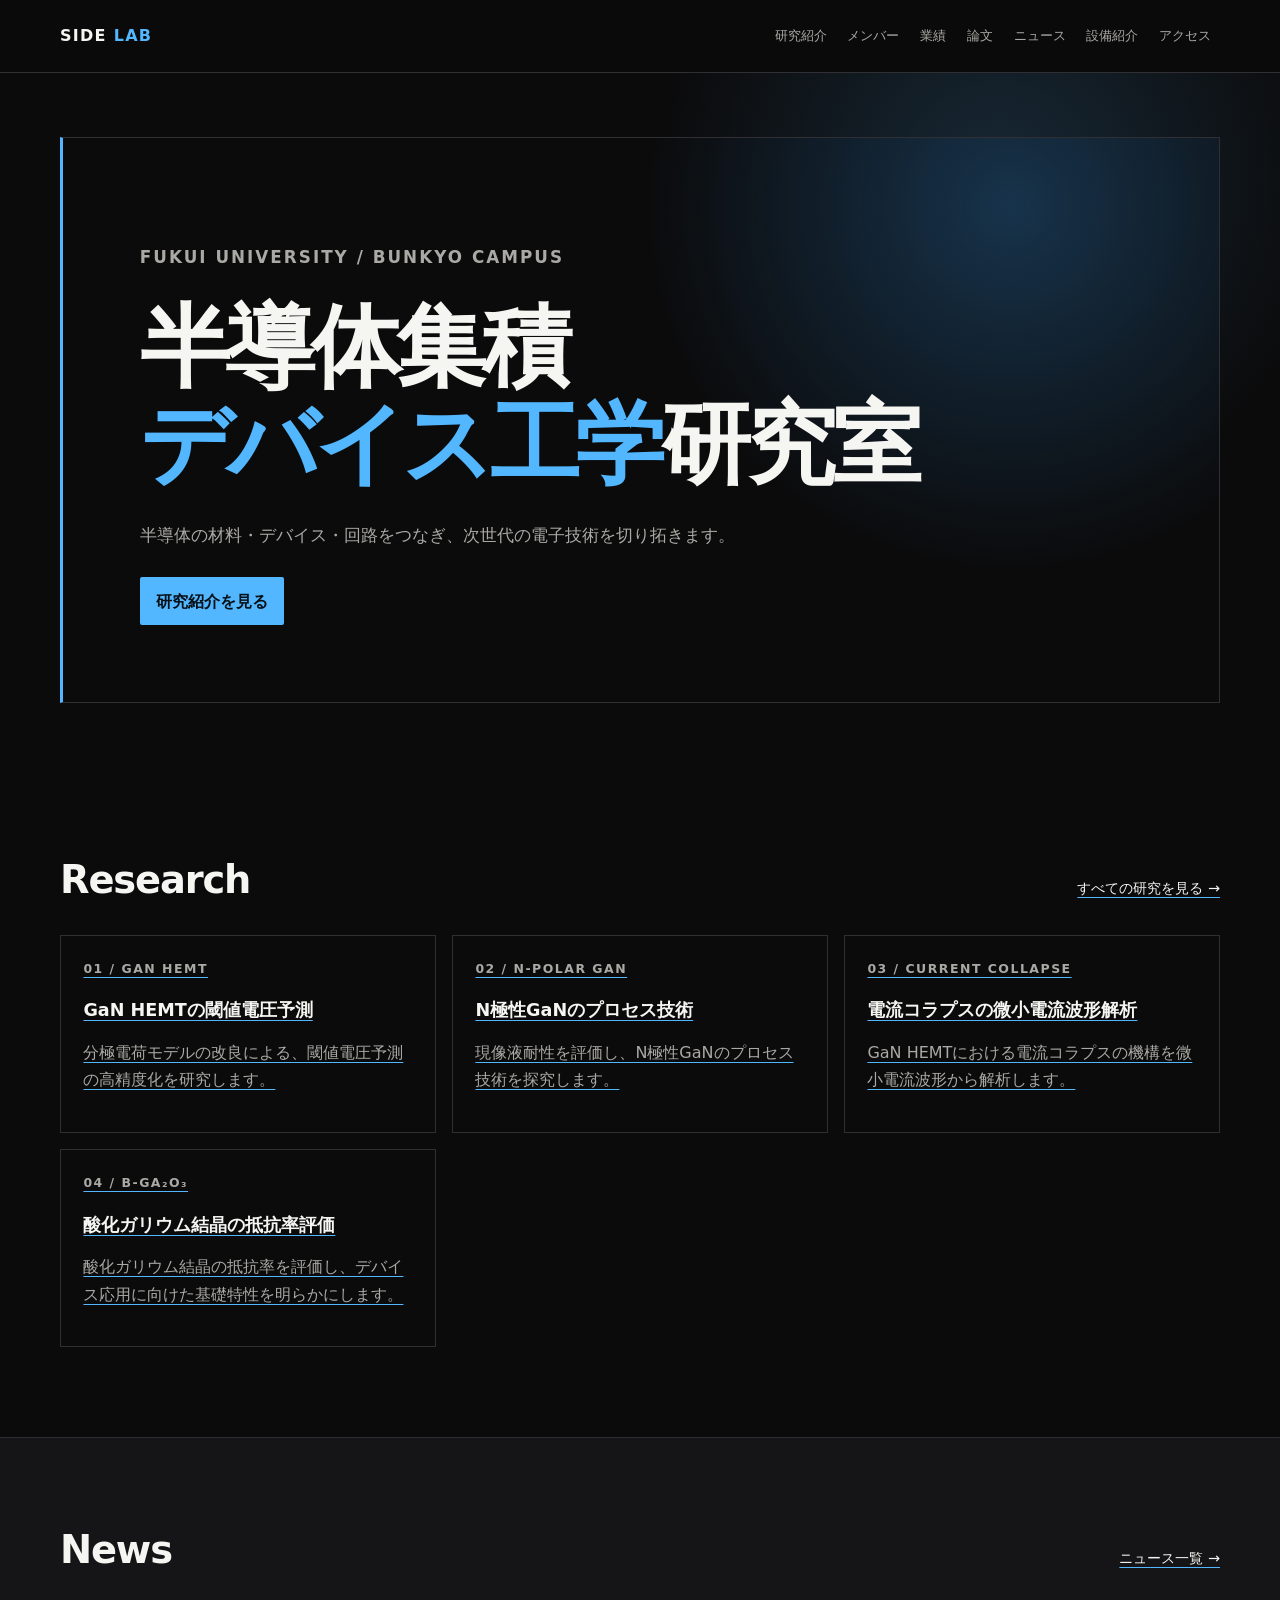
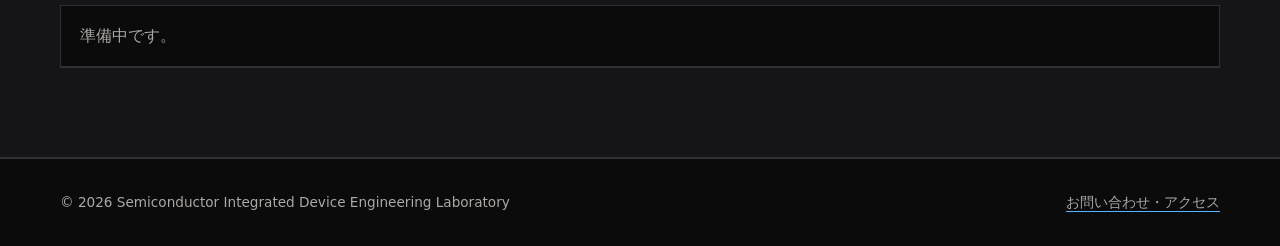
==== index.html @ 39ba2390 "Use 閾値 and rename facilities navigation" ====
<!doctype html><html lang="ja"><head><meta charset="utf-8"><meta name="viewport" content="width=device-width,initial-scale=1"><meta name="description" content="福井大学・半導体集積デバイス工学研究室。GaN HEMT、N極性GaN、酸化ガリウムの半導体デバイス研究に取り組みます。"><meta name="theme-color" content="#0b0b0c"><meta property="og:title" content="半導体集積デバイス工学研究室"><meta property="og:description" content="福井大学 文京キャンパスの半導体集積デバイス工学研究室。"><meta property="og:type" content="website"><title>半導体集積デバイス工学研究室 | 福井大学</title><link rel="stylesheet" href="assets/css/style.css"><script type="application/ld+json">{"@context":"https://schema.org","@type":"ResearchOrganization","name":"半導体集積デバイス工学研究室","alternateName":"Semiconductor Integrated Device Engineering Laboratory","location":{"@type":"Place","name":"福井大学 文京キャンパス"}}</script><script src="assets/js/main.js" defer></script></head><body><a class="skip-link" href="#main">本文へ移動</a><header class="site-header"><div class="header-inner"><a class="brand" href="index.html">SIDE <span>LAB</span></a><button class="menu-toggle" type="button" aria-expanded="false" aria-controls="site-nav">メニュー</button><nav class="nav" id="site-nav" aria-label="メインナビゲーション"><ul><li><a href="research.html">研究紹介</a></li><li><a href="members.html">メンバー</a></li><li><a href="achievements.html">業績</a></li><li><a href="publications.html">論文</a></li><li><a href="news.html">ニュース</a></li><li><a href="facilities.html">設備紹介</a></li><li><a href="access.html">アクセス</a></li></ul></nav></div></header><main id="main"><section class="hero"><div class="container"><p class="eyebrow">Fukui University / Bunkyo Campus</p><h1>半導体集積<br><em>デバイス工学</em>研究室</h1><p>半導体の材料・デバイス・回路をつなぎ、次世代の電子技術を切り拓きます。</p><a class="button" href="research.html">研究紹介を見る</a></div></section><section class="section"><div class="container"><div class="section-heading"><h2>Research</h2><a href="research.html">すべての研究を見る →</a></div><div class="grid"><a class="card card-link" href="research.html#theme-model"><p class="eyebrow">01 / GaN HEMT</p><h3>GaN HEMTの閾値電圧予測</h3><p>分極電荷モデルの改良による、閾値電圧予測の高精度化を研究します。</p></a><a class="card card-link" href="research.html#theme-process"><p class="eyebrow">02 / N-polar GaN</p><h3>N極性GaNのプロセス技術</h3><p>現像液耐性を評価し、N極性GaNのプロセス技術を探究します。</p></a><a class="card card-link" href="research.html#theme-measurement"><p class="eyebrow">03 / Current Collapse</p><h3>電流コラプスの微小電流波形解析</h3><p>GaN HEMTにおける電流コラプスの機構を微小電流波形から解析します。</p></a><a class="card card-link" href="research.html#theme-materials"><p class="eyebrow">04 / β-Ga₂O₃</p><h3>酸化ガリウム結晶の抵抗率評価</h3><p>酸化ガリウム結晶の抵抗率を評価し、デバイス応用に向けた基礎特性を明らかにします。</p></a></div></div></section><section class="section section-alt"><div class="container"><div class="section-heading"><h2>News</h2><a href="news.html">ニュース一覧 →</a></div><ul class="news-list"><li><span class="muted">準備中です。</span></li></ul></div></section></main><footer class="site-footer"><div class="container footer-inner"><span>© 2026 Semiconductor Integrated Device Engineering Laboratory</span><a href="access.html">お問い合わせ・アクセス</a></div></footer></body></html>
---- assets/css/style.css ----
:root{--bg:#0b0b0c;--surface:#151517;--line:#303034;--text:#f5f5f2;--muted:#aaa9a5;--accent:#52b7ff;--max:1160px}*{box-sizing:border-box}html{scroll-behavior:smooth}body{margin:0;background:var(--bg);color:var(--text);font-family:ui-sans-serif,system-ui,-apple-system,"Hiragino Kaku Gothic ProN","Yu Gothic",sans-serif;line-height:1.7}a{color:inherit;text-decoration-color:var(--accent);text-underline-offset:4px}a:hover{color:var(--accent)}button{font:inherit}img{max-width:100%;height:auto}.skip-link{position:absolute;left:1rem;top:-4rem;background:var(--accent);color:#000;padding:.55rem 1rem;z-index:10}.skip-link:focus{top:1rem}.site-header{border-bottom:1px solid var(--line);position:sticky;top:0;background:rgba(11,11,12,.96);z-index:5}.header-inner,.container{width:min(calc(100% - 2.5rem),var(--max));margin:auto}.header-inner{min-height:72px;display:flex;align-items:center;justify-content:space-between;gap:1rem}.brand{font-weight:700;letter-spacing:.08em;text-decoration:none;white-space:nowrap}.brand span{color:var(--accent)}.menu-toggle{display:none;background:transparent;border:1px solid var(--line);border-radius:3px;color:var(--text);padding:.35rem .6rem}.nav ul{margin:0;padding:0;list-style:none;display:flex;flex-wrap:wrap;justify-content:flex-end;gap:.2rem}.nav a{display:block;padding:.3rem .55rem;font-size:.8rem;text-decoration:none;color:var(--muted)}.nav a[aria-current="page"],.nav a:hover{color:var(--text);box-shadow:inset 0 -2px var(--accent)}main{min-height:65vh}.hero{padding:clamp(4.5rem,12vw,9rem) 0 4rem;border-bottom:1px solid var(--line);background:radial-gradient(circle at 78% 15%,#172835 0,transparent 29%)}.eyebrow{color:var(--accent);font-size:.78rem;font-weight:700;letter-spacing:.12em;text-transform:uppercase;margin:0 0 1.25rem}.hero h1{font-size:clamp(2.5rem,7vw,6rem);line-height:1.08;letter-spacing:-.05em;max-width:900px;margin:0}.hero h1 em{font-style:normal;color:var(--accent)}.hero p{max-width:650px;color:var(--muted);font-size:1.05rem;margin:1.75rem 0}.button{display:inline-block;background:var(--accent);color:#071017;text-decoration:none;font-weight:700;padding:.65rem 1rem;border-radius:2px}.button:hover{background:#b6e4ff;color:#000}.section{padding:clamp(3rem,7vw,6rem) 0}.section-alt{background:var(--surface);border-block:1px solid var(--line)}.section-heading{display:flex;align-items:baseline;justify-content:space-between;gap:1rem;margin-bottom:2rem}.section h2{font-size:clamp(1.55rem,3vw,2.4rem);letter-spacing:-.03em;line-height:1.2;margin:0}.section-heading a{font-size:.9rem}.grid{display:grid;grid-template-columns:repeat(3,1fr);gap:1rem}.card{border:1px solid var(--line);padding:1.4rem;background:var(--bg)}.card h3{font-size:1.1rem;line-height:1.35;margin:0 0 .7rem}.card p,.muted{color:var(--muted)}.tag{display:inline-block;font-size:.73rem;border:1px solid var(--line);color:var(--muted);padding:.1rem .45rem;margin:0 .3rem .4rem 0}.news-list,.plain-list{list-style:none;padding:0;margin:0;border-top:1px solid var(--line)}.news-list li,.plain-list li{border-bottom:1px solid var(--line);padding:1rem 0}.news-list time{color:var(--accent);font-variant-numeric:tabular-nums;font-size:.85rem;display:inline-block;width:7.2rem}.page-title{padding:4rem 0 2.5rem;border-bottom:1px solid var(--line)}.page-title h1{font-size:clamp(2.25rem,5vw,4rem);line-height:1.15;margin:0}.page-title p{color:var(--muted);max-width:680px}.prose{max-width:820px}.prose h2{margin:2.8rem 0 .8rem}.prose h3{margin:2rem 0 .5rem}.feature{border-left:3px solid var(--accent);padding:1.2rem 1.4rem;background:var(--surface);margin:1.8rem 0}.member-grid{display:grid;grid-template-columns:repeat(4,1fr);gap:1rem}.member{border-top:2px solid var(--accent);padding-top:1rem}.member h2{font-size:1.1rem;margin:.25rem 0}.member p{font-size:.9rem;color:var(--muted);margin:0}.table-wrap{overflow-x:auto}.data-table{width:100%;border-collapse:collapse;text-align:left}.data-table th,.data-table td{border-bottom:1px solid var(--line);padding:.85rem;vertical-align:top}.data-table th{color:var(--accent);font-size:.8rem;white-space:nowrap}.publication{padding:1.25rem 0;border-bottom:1px solid var(--line)}.publication:first-child{border-top:1px solid var(--line)}.publication h2{font-size:1.05rem;margin:0 0 .3rem}.publication p{color:var(--muted);margin:0;font-size:.92rem}.facility{display:grid;grid-template-columns:170px 1fr;gap:1.5rem;border-top:1px solid var(--line);padding:1.5rem 0}.facility:first-child{border-top:0}.facility-mark{border:1px solid var(--line);height:130px;display:grid;place-items:center;color:var(--accent);font-size:.8rem;letter-spacing:.1em}.facility h2{font-size:1.2rem;margin:0}.access-grid{display:grid;grid-template-columns:1.1fr .9fr;gap:2rem}.map{aspect-ratio:4/3;background:#19191b;border:1px solid var(--line);display:grid;place-items:center;color:var(--muted);text-align:center;padding:1rem}.map iframe,iframe.map{display:block;width:100%;height:100%;border:0;padding:0}.site-footer{border-top:1px solid var(--line);padding:2rem 0;color:var(--muted);font-size:.85rem}.footer-inner{display:flex;justify-content:space-between;gap:1rem}.focus-visible:focus,a:focus-visible,button:focus-visible{outline:3px solid var(--accent);outline-offset:3px}@media (prefers-reduced-motion:no-preference){.hero h1{animation:rise-in .55s cubic-bezier(.2,.65,.3,1) both}.hero p{animation:rise-in .55s .1s cubic-bezier(.2,.65,.3,1) both}.hero .button{animation:rise-in .55s .18s cubic-bezier(.2,.65,.3,1) both}.card{transition:transform .2s ease,border-color .2s ease}.card:hover{transform:translateY(-4px);border-color:color-mix(in srgb,var(--accent) 65%,var(--line))}.nav a{transition:color .18s ease,box-shadow .18s ease}@keyframes rise-in{from{opacity:0;transform:translateY(12px)}to{opacity:1;transform:translateY(0)}}}@media (max-width:800px){.header-inner{flex-wrap:wrap;padding:1rem 0}.menu-toggle{display:block}.nav{width:100%;display:none}.nav.is-open{display:block}.nav ul{justify-content:flex-start;gap:.3rem}.nav a{padding:.5rem}.grid{grid-template-columns:1fr}.member-grid{grid-template-columns:repeat(2,1fr)}.access-grid{grid-template-columns:1fr}.hero{padding-top:5rem}.news-list time{display:block}.facility{grid-template-columns:1fr}.facility-mark{height:100px}}@media (prefers-reduced-motion:reduce){html{scroll-behavior:auto}*{transition:none!important;animation:none!important}}
.research-title{background:radial-gradient(circle at 88% 10%,#18314a 0,transparent 31%)}.research-title h1{max-width:860px}.research-title h1 em{color:var(--accent);font-style:normal}.research-two-col{display:grid;grid-template-columns:1.05fr .95fr;gap:clamp(2rem,6vw,5rem);align-items:center}.research-prose{max-width:680px}.hemt-figure{margin:0}.hemt-schematic{background:#0b0b0c;border:1px solid var(--line);padding:1.15rem 1.25rem 1.35rem;min-height:300px}.hemt-terminals,.hemt-contacts{display:grid;grid-template-columns:1fr .7fr 1fr;text-align:center;gap:.85rem}.hemt-terminals{color:var(--muted);font-size:.72rem;letter-spacing:.05em;text-transform:uppercase;margin-bottom:.35rem}.hemt-contacts{height:28px;align-items:end}.hemt-contacts i{height:17px;background:#aaa9a5;border-radius:2px 2px 0 0}.hemt-contacts i:nth-child(2){height:28px;background:var(--accent)}.hemt-layer{padding:.55rem .8rem;font-size:.78rem;border-inline:1px solid var(--line)}.barrier{background:#23465f;color:#d9f0ff;border-top:1px solid #4f98c9}.gan{background:#23242a;color:#e1e1dc}.substrate{background:#171719;color:var(--muted);border-bottom:1px solid var(--line)}.hemt-channel{height:24px;border-inline:1px solid var(--line);background:#0d202d;position:relative}.hemt-channel span{position:absolute;left:.75rem;top:1px;color:var(--accent);font-size:.7rem;font-weight:700;letter-spacing:.08em}.hemt-channel b{display:block;height:3px;background:var(--accent);box-shadow:0 0 12px #52b7ff;margin:10px .75rem 0}.hemt-figure figcaption{color:var(--muted);font-size:.8rem;margin-top:.85rem}.theme-note{color:var(--muted);font-size:.78rem;letter-spacing:.08em;text-transform:uppercase;margin:0}.research-grid{display:grid;grid-template-columns:repeat(2,minmax(0,1fr));gap:1rem}.research-card{border:1px solid var(--line);padding:1.5rem;background:linear-gradient(145deg,#151517 0,#0f0f10 100%)}.research-card-head{display:flex;align-items:center;gap:.75rem;margin-bottom:1.2rem}.research-card-head span{color:var(--accent);font-weight:700;font-size:1.2rem;line-height:1}.research-card-head p{margin:0;color:var(--muted);font-size:.72rem;letter-spacing:.08em;text-transform:uppercase}.research-card h3{font-size:clamp(1.2rem,2vw,1.45rem);line-height:1.45;margin:0 0 .9rem}.research-summary{margin:0 0 1.35rem;color:#d1d1cc}.research-details{border-top:1px solid var(--line);margin:0}.research-details div{padding:.8rem 0;border-bottom:1px solid var(--line)}.research-details dt{color:var(--accent);font-size:.68rem;letter-spacing:.1em;text-transform:uppercase;font-weight:700}.research-details dd{margin:.2rem 0 0;color:var(--muted);font-size:.86rem;line-height:1.65}.research-flow{list-style:none;padding:0;margin:2rem 0 0;display:grid;grid-template-columns:repeat(4,1fr);gap:1px;background:var(--line);border:1px solid var(--line)}.research-flow li{background:var(--surface);padding:1.25rem}.research-flow span{color:var(--accent);font-size:.75rem;font-weight:700}.research-flow strong{display:block;font-size:1.05rem;margin:.6rem 0 .25rem}.research-flow p{color:var(--muted);font-size:.86rem;margin:0}@media (max-width:800px){.research-two-col,.research-grid{grid-template-columns:1fr}.research-flow{grid-template-columns:repeat(2,1fr)}.section-heading{align-items:flex-start;flex-direction:column}.hemt-schematic{min-height:260px}}@media (max-width:480px){.research-flow{grid-template-columns:1fr}.research-card{padding:1.2rem}.hemt-schematic{padding:1rem}.hemt-terminals,.hemt-contacts{gap:.45rem}}
.member-theme{margin-top:1.35rem!important;padding-top:1rem;border-top:1px solid var(--line);color:var(--muted)!important;font-size:.92rem!important;line-height:1.75!important}.member-theme span{display:block;margin-bottom:.35rem;color:var(--accent);font-size:.68rem;font-weight:700;letter-spacing:.12em}


/* Framed panels: keep every page scannable and visually consistent */
.page-title{padding:3rem 0;border-bottom:0}
.page-title .container{padding:clamp(1.4rem,4vw,2.6rem);border:1px solid var(--line);border-left:3px solid var(--accent);background:linear-gradient(135deg,#151517,#0f0f10)}
.page-title p:last-child{margin-bottom:0}
.hero{padding:clamp(2.2rem,6vw,4rem) 0;border-bottom:0}
.hero .container{padding:clamp(2rem,6vw,5rem);border:1px solid var(--line);border-left:3px solid var(--accent);background:radial-gradient(circle at 82% 12%,#17334b 0,transparent 34%),#0b0b0c}
.feature{border:1px solid var(--line);border-left:3px solid var(--accent);background:var(--surface);padding:1.25rem 1.4rem}
.news-list,.plain-list{border:1px solid var(--line);background:var(--bg)}
.news-list li,.plain-list li{padding:1rem 1.2rem}
.member{border:1px solid var(--line);border-top:2px solid var(--accent);padding:1.2rem;background:linear-gradient(145deg,#151517,#0f0f10)}
.member-theme{margin-top:1.15rem!important;padding:1rem!important;border:1px solid var(--line)!important;border-left:3px solid var(--accent)!important;background:#101012;line-height:1.7!important}
.member-theme span{margin-bottom:.5rem!important}
.research-prose,.hemt-figure{border:1px solid var(--line);border-left:3px solid var(--accent);background:var(--bg);padding:1.35rem}
.research-prose h2:first-of-type{margin-top:0}
.hemt-schematic{min-height:0}
.research-card{border-top:2px solid var(--accent)}
.research-flow{border-color:var(--line)}
.access-grid>div{border:1px solid var(--line);border-left:3px solid var(--accent);background:var(--surface);padding:1.4rem}
.map{border:1px solid var(--line);border-left:3px solid var(--accent)}
@media (max-width:800px){.member{padding:1rem}.research-prose,.hemt-figure{padding:1.1rem}.access-grid>div{padding:1.1rem}}
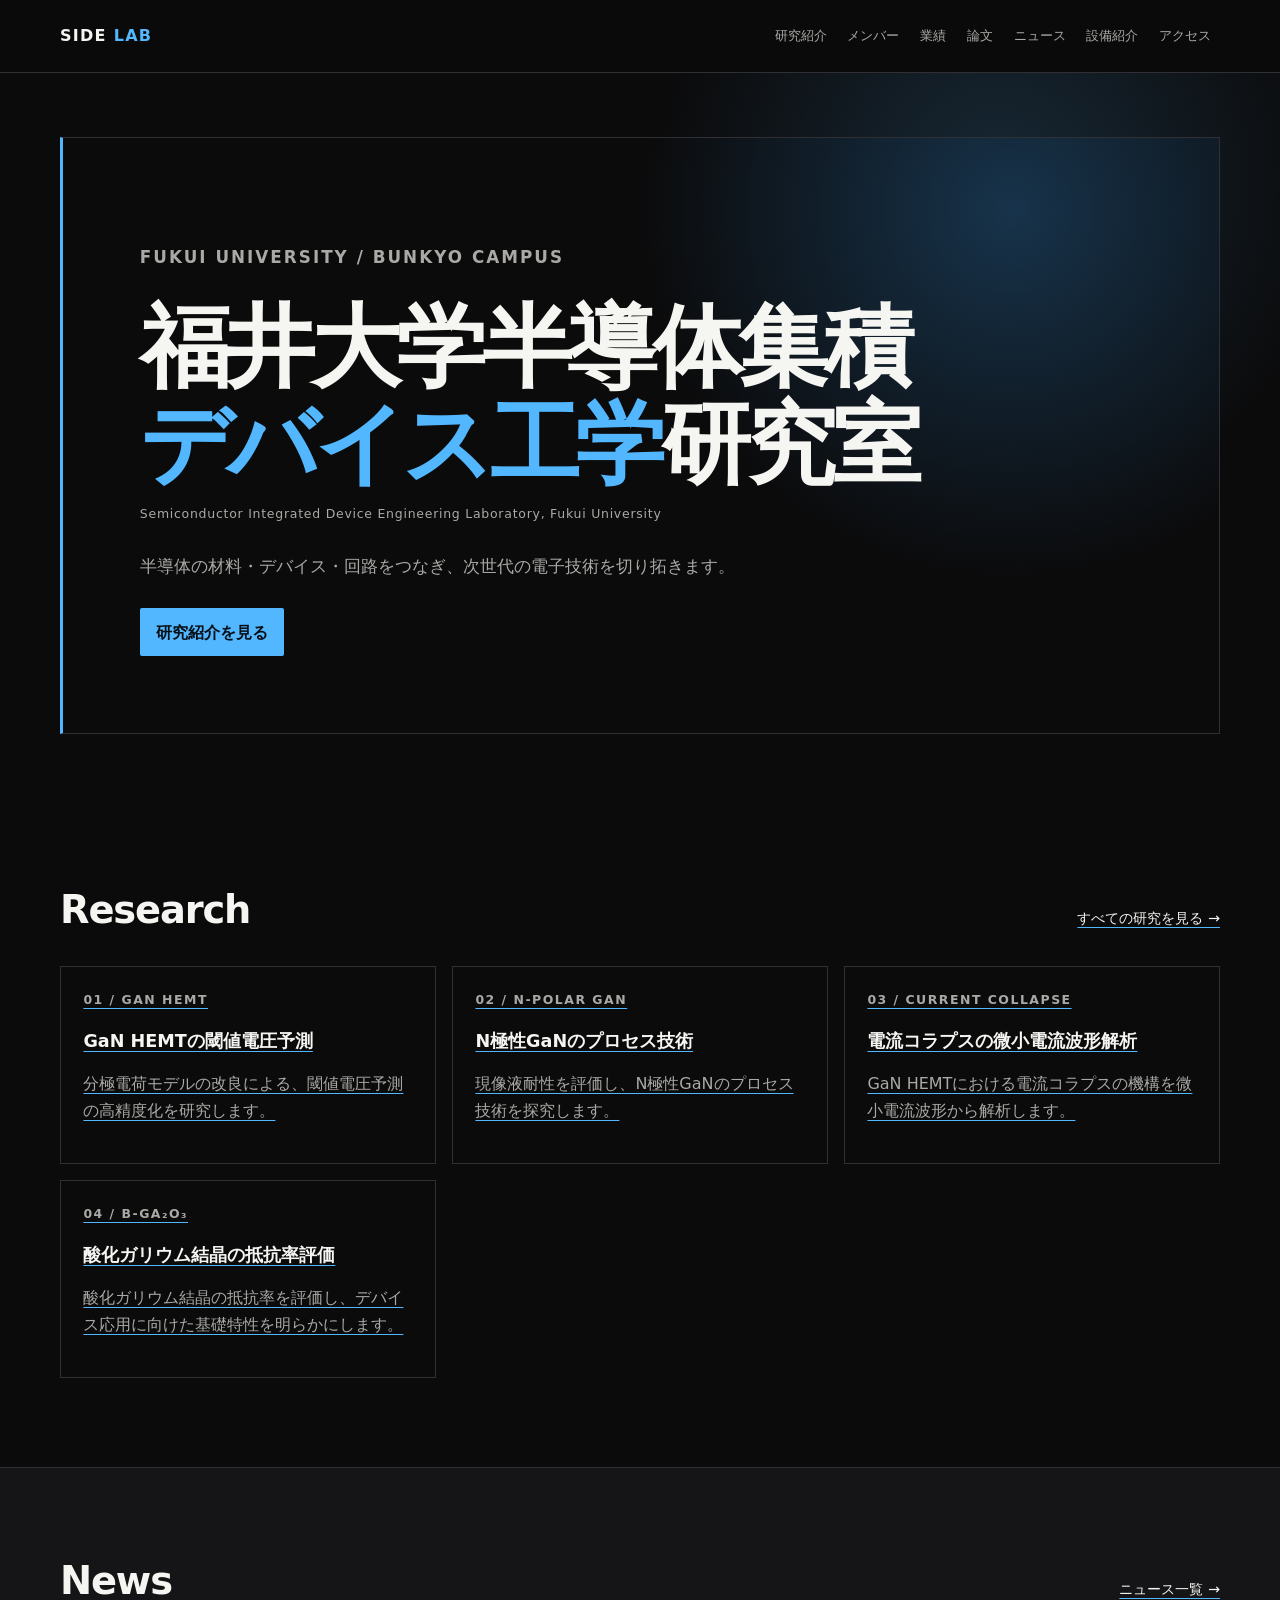
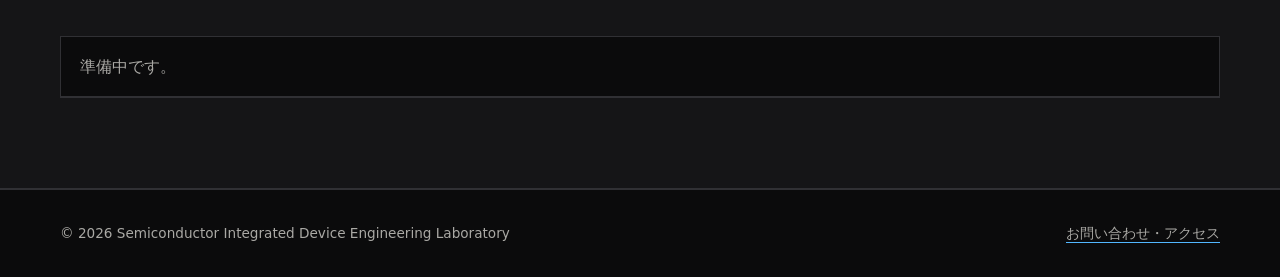
==== commit b4b869e3: "Update homepage lab name heading" ====
--- a/index.html
+++ b/index.html
@@ -1 +1 @@
-<!doctype html><html lang="ja"><head><meta charset="utf-8"><meta name="viewport" content="width=device-width,initial-scale=1"><meta name="description" content="福井大学・半導体集積デバイス工学研究室。GaN HEMT、N極性GaN、酸化ガリウムの半導体デバイス研究に取り組みます。"><meta name="theme-color" content="#0b0b0c"><meta property="og:title" content="半導体集積デバイス工学研究室"><meta property="og:description" content="福井大学 文京キャンパスの半導体集積デバイス工学研究室。"><meta property="og:type" content="website"><title>半導体集積デバイス工学研究室 | 福井大学</title><link rel="stylesheet" href="assets/css/style.css"><script type="application/ld+json">{"@context":"https://schema.org","@type":"ResearchOrganization","name":"半導体集積デバイス工学研究室","alternateName":"Semiconductor Integrated Device Engineering Laboratory","location":{"@type":"Place","name":"福井大学 文京キャンパス"}}</script><script src="assets/js/main.js" defer></script></head><body><a class="skip-link" href="#main">本文へ移動</a><header class="site-header"><div class="header-inner"><a class="brand" href="index.html">SIDE <span>LAB</span></a><button class="menu-toggle" type="button" aria-expanded="false" aria-controls="site-nav">メニュー</button><nav class="nav" id="site-nav" aria-label="メインナビゲーション"><ul><li><a href="research.html">研究紹介</a></li><li><a href="members.html">メンバー</a></li><li><a href="achievements.html">業績</a></li><li><a href="publications.html">論文</a></li><li><a href="news.html">ニュース</a></li><li><a href="facilities.html">設備紹介</a></li><li><a href="access.html">アクセス</a></li></ul></nav></div></header><main id="main"><section class="hero"><div class="container"><p class="eyebrow">Fukui University / Bunkyo Campus</p><h1>半導体集積<br><em>デバイス工学</em>研究室</h1><p>半導体の材料・デバイス・回路をつなぎ、次世代の電子技術を切り拓きます。</p><a class="button" href="research.html">研究紹介を見る</a></div></section><section class="section"><div class="container"><div class="section-heading"><h2>Research</h2><a href="research.html">すべての研究を見る →</a></div><div class="grid"><a class="card card-link" href="research.html#theme-model"><p class="eyebrow">01 / GaN HEMT</p><h3>GaN HEMTの閾値電圧予測</h3><p>分極電荷モデルの改良による、閾値電圧予測の高精度化を研究します。</p></a><a class="card card-link" href="research.html#theme-process"><p class="eyebrow">02 / N-polar GaN</p><h3>N極性GaNのプロセス技術</h3><p>現像液耐性を評価し、N極性GaNのプロセス技術を探究します。</p></a><a class="card card-link" href="research.html#theme-measurement"><p class="eyebrow">03 / Current Collapse</p><h3>電流コラプスの微小電流波形解析</h3><p>GaN HEMTにおける電流コラプスの機構を微小電流波形から解析します。</p></a><a class="card card-link" href="research.html#theme-materials"><p class="eyebrow">04 / β-Ga₂O₃</p><h3>酸化ガリウム結晶の抵抗率評価</h3><p>酸化ガリウム結晶の抵抗率を評価し、デバイス応用に向けた基礎特性を明らかにします。</p></a></div></div></section><section class="section section-alt"><div class="container"><div class="section-heading"><h2>News</h2><a href="news.html">ニュース一覧 →</a></div><ul class="news-list"><li><span class="muted">準備中です。</span></li></ul></div></section></main><footer class="site-footer"><div class="container footer-inner"><span>© 2026 Semiconductor Integrated Device Engineering Laboratory</span><a href="access.html">お問い合わせ・アクセス</a></div></footer></body></html>
+<!doctype html><html lang="ja"><head><meta charset="utf-8"><meta name="viewport" content="width=device-width,initial-scale=1"><meta name="description" content="福井大学・半導体集積デバイス工学研究室。GaN HEMT、N極性GaN、酸化ガリウムの半導体デバイス研究に取り組みます。"><meta name="theme-color" content="#0b0b0c"><meta property="og:title" content="半導体集積デバイス工学研究室"><meta property="og:description" content="福井大学 文京キャンパスの半導体集積デバイス工学研究室。"><meta property="og:type" content="website"><title>半導体集積デバイス工学研究室 | 福井大学</title><link rel="stylesheet" href="assets/css/style.css"><script type="application/ld+json">{"@context":"https://schema.org","@type":"ResearchOrganization","name":"半導体集積デバイス工学研究室","alternateName":"Semiconductor Integrated Device Engineering Laboratory","location":{"@type":"Place","name":"福井大学 文京キャンパス"}}</script><script src="assets/js/main.js" defer></script></head><body><a class="skip-link" href="#main">本文へ移動</a><header class="site-header"><div class="header-inner"><a class="brand" href="index.html">SIDE <span>LAB</span></a><button class="menu-toggle" type="button" aria-expanded="false" aria-controls="site-nav">メニュー</button><nav class="nav" id="site-nav" aria-label="メインナビゲーション"><ul><li><a href="research.html">研究紹介</a></li><li><a href="members.html">メンバー</a></li><li><a href="achievements.html">業績</a></li><li><a href="publications.html">論文</a></li><li><a href="news.html">ニュース</a></li><li><a href="facilities.html">設備紹介</a></li><li><a href="access.html">アクセス</a></li></ul></nav></div></header><main id="main"><section class="hero"><div class="container"><p class="eyebrow">Fukui University / Bunkyo Campus</p><h1>福井大学半導体集積<br><em>デバイス工学</em>研究室</h1><p class="hero-translation" lang="en">Semiconductor Integrated Device Engineering Laboratory, Fukui University</p><p>半導体の材料・デバイス・回路をつなぎ、次世代の電子技術を切り拓きます。</p><a class="button" href="research.html">研究紹介を見る</a></div></section><section class="section"><div class="container"><div class="section-heading"><h2>Research</h2><a href="research.html">すべての研究を見る →</a></div><div class="grid"><a class="card card-link" href="research.html#theme-model"><p class="eyebrow">01 / GaN HEMT</p><h3>GaN HEMTの閾値電圧予測</h3><p>分極電荷モデルの改良による、閾値電圧予測の高精度化を研究します。</p></a><a class="card card-link" href="research.html#theme-process"><p class="eyebrow">02 / N-polar GaN</p><h3>N極性GaNのプロセス技術</h3><p>現像液耐性を評価し、N極性GaNのプロセス技術を探究します。</p></a><a class="card card-link" href="research.html#theme-measurement"><p class="eyebrow">03 / Current Collapse</p><h3>電流コラプスの微小電流波形解析</h3><p>GaN HEMTにおける電流コラプスの機構を微小電流波形から解析します。</p></a><a class="card card-link" href="research.html#theme-materials"><p class="eyebrow">04 / β-Ga₂O₃</p><h3>酸化ガリウム結晶の抵抗率評価</h3><p>酸化ガリウム結晶の抵抗率を評価し、デバイス応用に向けた基礎特性を明らかにします。</p></a></div></div></section><section class="section section-alt"><div class="container"><div class="section-heading"><h2>News</h2><a href="news.html">ニュース一覧 →</a></div><ul class="news-list"><li><span class="muted">準備中です。</span></li></ul></div></section></main><footer class="site-footer"><div class="container footer-inner"><span>© 2026 Semiconductor Integrated Device Engineering Laboratory</span><a href="access.html">お問い合わせ・アクセス</a></div></footer></body></html>
--- a/assets/css/style.css
+++ b/assets/css/style.css
@@ -23,3 +23,16 @@
 .access-grid>div{border:1px solid var(--line);border-left:3px solid var(--accent);background:var(--surface);padding:1.4rem}
 .map{border:1px solid var(--line);border-left:3px solid var(--accent)}
 @media (max-width:800px){.member{padding:1rem}.research-prose,.hemt-figure{padding:1.1rem}.access-grid>div{padding:1.1rem}}
+
+
+/* Focus layout adjustments */
+.research-two-col{grid-template-columns:1fr;gap:1rem}
+.research-prose{max-width:none}
+.hemt-figure{width:100%}
+.faculty-grid{grid-template-columns:minmax(0,1fr)}
+.student-grid{grid-template-columns:repeat(2,minmax(0,1fr))}
+@media (max-width:800px){.faculty-grid,.student-grid{grid-template-columns:1fr}}
+
+.access-details{width:100%;border:1px solid var(--line);border-left:3px solid var(--accent);background:var(--surface);padding:1.4rem}.access-map{display:block;width:100%;margin-top:2rem;aspect-ratio:16/7}@media (max-width:800px){.access-details{padding:1.1rem}.access-map{aspect-ratio:4/3}}
+
+.hero .hero-translation{margin:.75rem 0 0;color:var(--muted);font-size:.78rem;letter-spacing:.06em;line-height:1.5}
